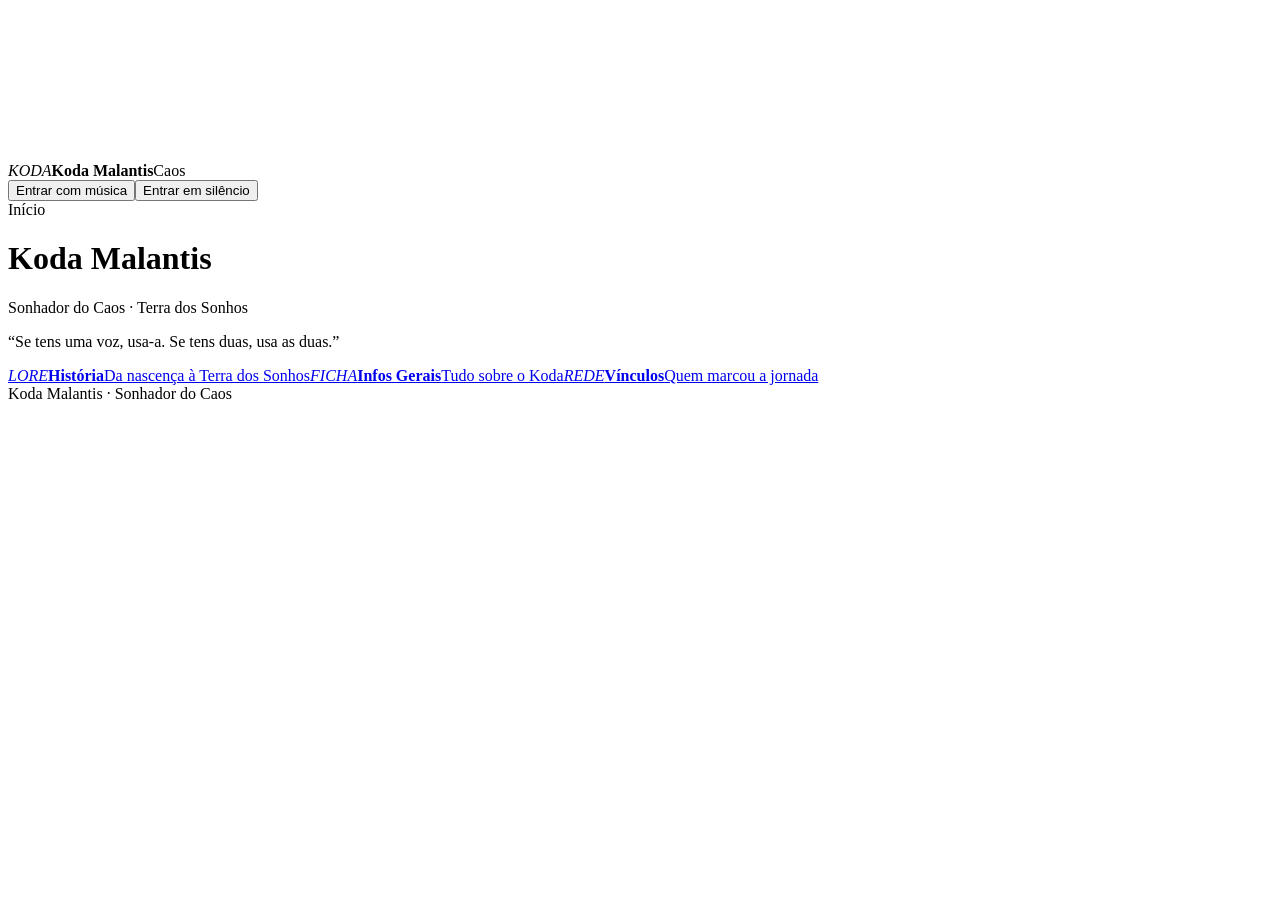
==== index.html @ b90ae8a0 "Add files via upload" ====
<!doctype html><html lang="pt"><head><title>Koda · Lore</title><meta charset="utf-8"><meta name="viewport" content="width=device-width,initial-scale=1"><link rel="preconnect" href="https://fonts.googleapis.com"><link href="https://fonts.googleapis.com/css2?family=Bodoni+Moda:ital,wght@0,400;0,600;1,400;1,500&family=Cormorant+Garamond:ital,wght@0,400;0,500;0,600;0,700;1,400;1,600&family=Jost:wght@400;500&display=swap" rel="stylesheet"><link rel="icon" type="image/svg+xml" href="assets/images/sigilo.svg"><link rel="stylesheet" href="css/style.css"><noscript><style>#gate{display:none}</style></noscript></head><body class="home">
<canvas id="stars"></canvas>
<div id="gate"><a class="card" data-enter="silent" role="button" tabindex="0" onkeydown="if(event.key==='Enter')this.click()" aria-label="Entrar na zona do Koda"><i>KODA</i><b>Koda Malantis</b><span>Caos</span></a><div class="row"><button data-enter="music">Entrar com música</button><button class="ghost" data-enter="silent">Entrar em silêncio</button></div></div>
<nav class="top"><span>Início</span><div class="tools"></div></nav>
<main>
<header class="hero"><h1>Koda Malantis</h1><p>Sonhador do Caos · Terra dos Sonhos</p></header>
<p class="quote">“Se tens uma voz, usa-a. Se tens duas, usa as duas.”</p>
<div class="grid"><a class="card" href="historia.html" style="--h:-60deg"><i>LORE</i><b>História</b><span>Da nascença à Terra dos Sonhos</span></a><a class="card" href="infos.html" style="--h:30deg"><i>FICHA</i><b>Infos Gerais</b><span>Tudo sobre o Koda</span></a><a class="card" href="vinculos.html" style="--h:140deg"><i>REDE</i><b>Vínculos</b><span>Quem marcou a jornada</span></a></div>
</main><footer class="foot">Koda Malantis · Sonhador do Caos</footer>
<script src="js/player.js"></script><script src="js/stars.js"></script><script src="js/main.js"></script></body></html>
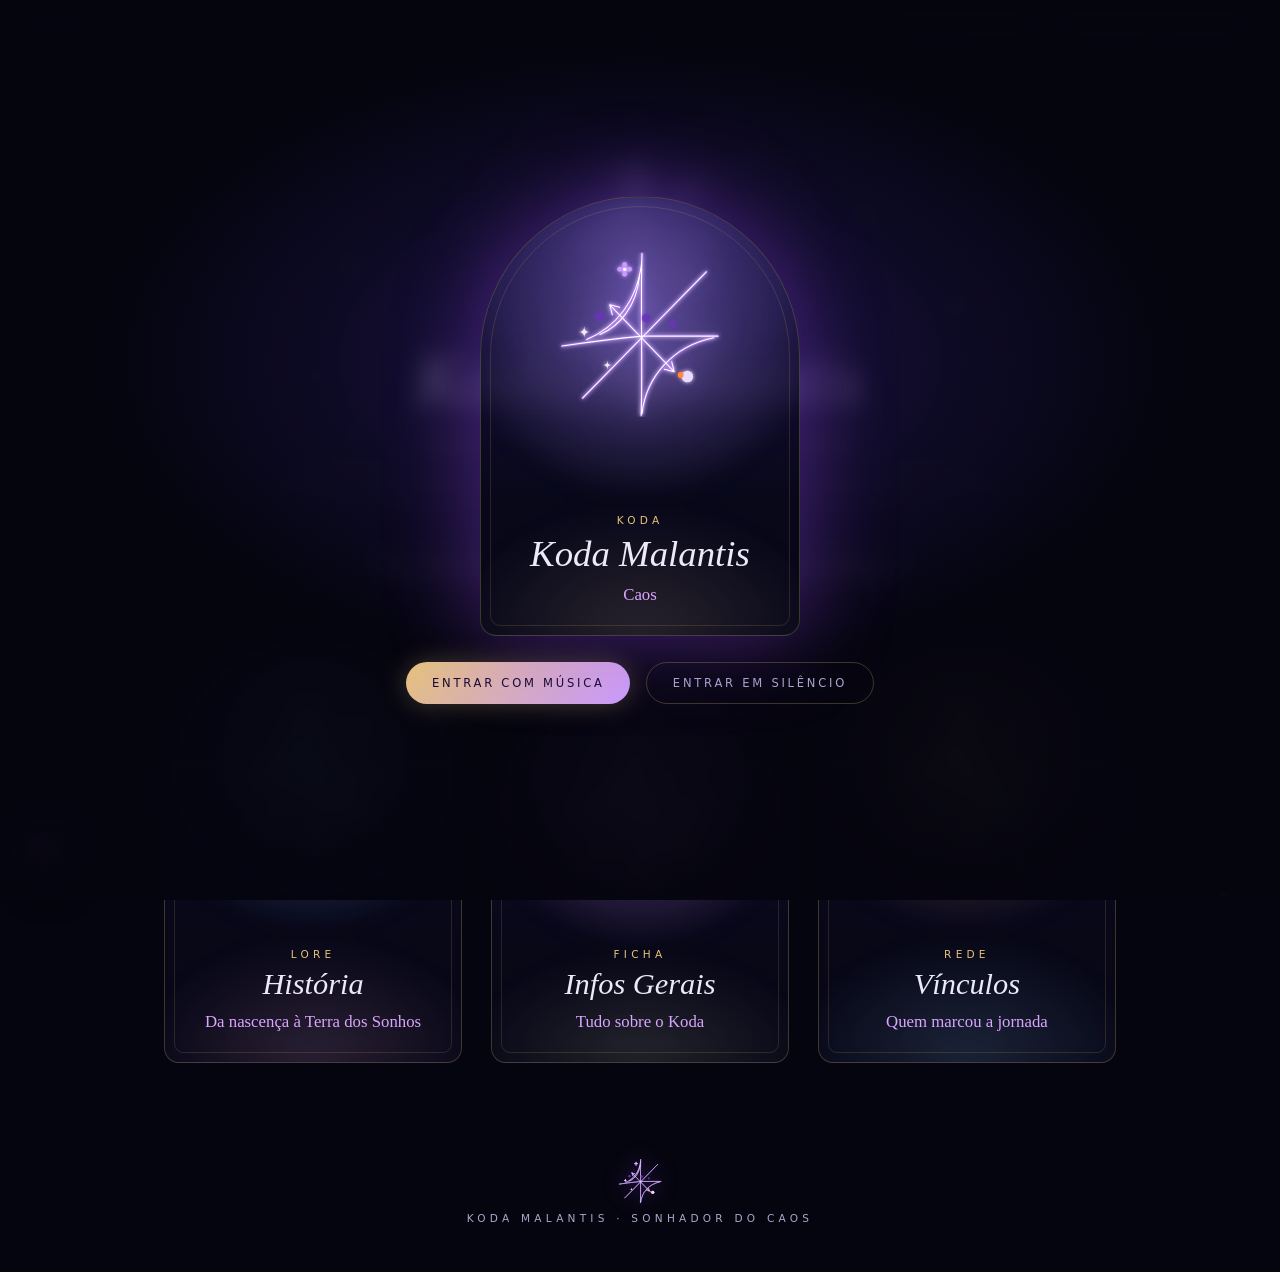
==== commit 6391ea8f: "Auto-generate expandable playlist from music assets for unlimited track support (6aea6192a6a5c1f2175" ====
--- a/index.html
+++ b/index.html
@@ -7,4 +7,4 @@
 <p class="quote">“Se tens uma voz, usa-a. Se tens duas, usa as duas.”</p>
 <div class="grid"><a class="card" href="historia.html" style="--h:-60deg"><i>LORE</i><b>História</b><span>Da nascença à Terra dos Sonhos</span></a><a class="card" href="infos.html" style="--h:30deg"><i>FICHA</i><b>Infos Gerais</b><span>Tudo sobre o Koda</span></a><a class="card" href="vinculos.html" style="--h:140deg"><i>REDE</i><b>Vínculos</b><span>Quem marcou a jornada</span></a></div>
 </main><footer class="foot">Koda Malantis · Sonhador do Caos</footer>
-<script src="js/player.js"></script><script src="js/stars.js"></script><script src="js/main.js"></script></body></html>+<script src="js/tracks.js"></script><script src="js/player.js"></script><script src="js/stars.js"></script><script src="js/main.js"></script></body></html>
--- a/css/style.css
+++ b/css/style.css
@@ -0,0 +1,128 @@
+:root{--bg:#05050f;--glass:#0b0d28b8;--hair:#e6c27a40;--gold:#e6c27a;--vio:#a98bff;--orq:#d9a6ff;--grn:#6fe8b6;--text:#ece9fa;--muted:#a9a8cc;--sig:url(../assets/images/sigilo.svg);--hd:"Bodoni Moda",Georgia,serif;--lb:Jost,system-ui,sans-serif}
+*{box-sizing:border-box;margin:0}html{scroll-behavior:smooth}
+body{color:var(--text);font:1.2rem/1.75 "Cormorant Garamond",Georgia,serif;min-height:100vh;background:var(--bg)}
+body::before{content:"";position:fixed;inset:-25%;z-index:-2;filter:blur(24px);background:radial-gradient(40% 30% at 18% 20%,#5b3cc470,#0000),radial-gradient(34% 28% at 86% 28%,#1c6f86555,#0000),radial-gradient(40% 34% at 62% 100%,#9a3fae50,#0000),radial-gradient(26% 22% at 8% 88%,#2fa56a38,#0000);animation:aur 26s ease-in-out infinite alternate}
+@keyframes aur{to{transform:translate(4%,3%) rotate(6deg) scale(1.08)}}
+#stars{position:fixed;inset:0;z-index:-1}a{color:inherit}:focus-visible{outline:1px solid var(--gold);outline-offset:4px}
+h1,h2,h3{font-family:var(--hd);font-weight:400;line-height:1.15}h2{margin:2.2rem 0 .8rem;font-style:italic;font-size:1.9rem;color:#f6efff}h3{font-style:italic;font-size:1.7rem;margin-bottom:.7rem}
+main{max-width:1000px;margin:0 auto;padding:1rem 1.5rem 4rem;animation:in 1s both}@keyframes in{from{opacity:0;transform:translateY(14px)}}
+.top{position:sticky;top:0;z-index:50;display:flex;justify-content:space-between;align-items:center;gap:.8rem;padding:.8rem 1.8rem;font:500 .7rem var(--lb);letter-spacing:.24em;text-transform:uppercase;color:var(--muted);flex-wrap:wrap;background:linear-gradient(#05050fe6,#05050f00);backdrop-filter:blur(10px);-webkit-mask:linear-gradient(#000 78%,#0000)}
+.top a{text-decoration:none}.top a:hover{color:var(--gold)}
+.tools{position:relative;display:flex;gap:.5rem;flex-wrap:wrap;margin-left:auto}
+.pill,.tools button{display:inline-flex;align-items:center;gap:.4rem;background:none;border:0;border-bottom:1px solid transparent;color:var(--muted);padding:.3rem .2rem;font:500 .74rem var(--lb);letter-spacing:.2em;text-transform:uppercase;cursor:pointer;transition:.3s}
+.pill:hover,.tools button:hover{color:var(--gold)}
+.pill.on{color:var(--gold);border-bottom-color:var(--gold);text-shadow:0 0 16px #e6c27a99}
+.tools button{border:1px solid var(--hair);border-radius:99px;padding:.3rem .8rem}.tools button[aria-pressed=true]{color:var(--gold);background:#e6c27a14}.tools button[aria-pressed=false]{opacity:.5}.tools svg{width:1.1em;height:1.1em}
+@media(hover:none){.tools [data-k]{display:none}}
+.hero{position:relative;text-align:center;padding:12rem 0 1rem}.hero::before{content:"";position:absolute;left:50%;top:0;width:260px;height:260px;margin-left:-130px;background:var(--sig) center/46% no-repeat,radial-gradient(circle,#a98bff30,#0000 40%),radial-gradient(circle closest-side,#0000 0 79%,var(--hair) 79.4% 80%,#0000 80.4%),radial-gradient(circle closest-side,#0000 0 91%,#a98bff30 91.4% 92%,#0000 92.4%),radial-gradient(circle closest-side,#0000 0 98%,#e6c27a22 98.4% 99%,#0000 99.4%);filter:drop-shadow(0 0 24px #a24bffaa);animation:fl 9s ease-in-out infinite}
+.home .hero::before{width:340px;height:340px;margin-left:-170px}.home .hero{padding-top:17rem}
+@keyframes fl{50%{transform:translateY(-10px) rotate(5deg)}}
+h1{font-style:italic;font-size:clamp(2.6rem,7vw,4.6rem);letter-spacing:.01em;background:linear-gradient(100deg,#fff 10%,var(--orq) 40%,var(--gold) 60%,#fff 90%);background-size:250%;-webkit-background-clip:text;background-clip:text;color:transparent;animation:sh 10s linear infinite}@keyframes sh{to{background-position:250%}}
+.hero p{margin-top:.8rem;color:var(--gold);font:500 .74rem var(--lb);letter-spacing:.42em;text-transform:uppercase}
+.hero::after{content:"◆";display:block;margin-top:1.8rem;color:var(--gold);font-size:.7rem;line-height:1;background:linear-gradient(90deg,#0000,var(--gold) 30%,#0000 47%,#0000 53%,var(--gold) 70%,#0000) center/100% 1px no-repeat;text-shadow:0 0 12px var(--gold)}
+.quote{text-align:center;font:italic 400 1.6rem/1.5 var(--hd);color:#e7defa;margin:2.6rem auto 3.4rem;max-width:600px}
+.grid{display:grid;grid-template-columns:repeat(auto-fit,minmax(250px,1fr));gap:1.8rem}
+.card{position:relative;min-height:380px;padding:1.6rem 1.4rem;border-radius:220px 220px 22px 22px;border:1px solid var(--hair);text-decoration:none;overflow:hidden;isolation:isolate;display:flex;flex-direction:column;justify-content:flex-end;align-items:center;text-align:center;background:linear-gradient(#2a1d6a66,#080818f2 70%);transition:transform .5s,box-shadow .5s,border-color .5s}
+.card::before{content:"";position:absolute;inset:0;z-index:-1;background:var(--sig) 50% 20%/52% no-repeat,radial-gradient(circle at 50% 26%,#a98bff55,#0000 52%),radial-gradient(60% 30% at 50% 100%,#e6c27a1c,#0000);filter:hue-rotate(var(--h,0deg)) drop-shadow(0 0 14px #a98bff88);transition:transform .8s}
+.card::after{content:"";position:absolute;inset:9px;z-index:-1;border-radius:212px 212px 14px 14px;border:1px solid #e6c27a26;pointer-events:none;transition:.5s}
+.card:hover{transform:translateY(-8px);border-color:var(--gold);box-shadow:0 20px 60px #8a5bff44,0 0 0 1px #e6c27a33}.card:hover::before{transform:scale(1.08) rotate(4deg)}.card:hover::after{border-color:#e6c27a77}
+@media(min-width:760px){.grid .card:nth-child(2){margin-top:2.6rem}}
+.card i{font:normal 500 .66rem var(--lb);letter-spacing:.4em;color:var(--gold)}.card b{font:italic 400 1.9rem/1.15 var(--hd);margin:.45rem 0 .3rem}.card span{font-size:1.05rem;color:var(--orq)}
+details{background:var(--glass);border:1px solid #a98bff2e;border-radius:4px;margin:.7rem 0;backdrop-filter:blur(8px);transition:.4s;position:relative}details[open]{border-color:var(--hair);box-shadow:0 10px 40px #00000066,inset 2px 0 0 var(--gold)}
+summary{cursor:pointer;padding:.8rem 1.2rem;list-style:none;display:flex;align-items:center;gap:.9rem;font:italic 400 1.2rem var(--hd)}summary::-webkit-details-marker{display:none}
+summary::before{content:"";width:9px;height:9px;flex:none;background:var(--gold);transform:rotate(45deg);box-shadow:0 0 10px var(--gold);transition:.4s}details[open]>summary::before{background:none;border:1px solid var(--gold);width:13px;height:13px;transform:rotate(225deg)}
+details>div{padding:.2rem 1.5rem 1.4rem 2.6rem;color:#d9d6ef;max-width:72ch}details>div p+p{margin-top:.9rem}details>div>p:first-child::first-letter{font:italic 400 3.4em/.8 var(--hd);float:left;padding:.06em .1em 0 0;color:var(--gold);text-shadow:0 0 18px #e6c27a88}
+.panel{position:relative;background:linear-gradient(#0c1030d9,#080a22d9);border:1px solid #a98bff30;border-radius:4px;padding:1.8rem;margin:1.6rem 0;box-shadow:0 0 60px #5b3cc422,inset 0 0 80px #0000004d}
+.panel::before,.panel::after{content:"";position:absolute;width:22px;height:22px;border:1px solid var(--gold);opacity:.8}.panel::before{left:-1px;top:-1px;border-right:0;border-bottom:0}.panel::after{right:-1px;bottom:-1px;border-left:0;border-top:0}
+.row{display:flex;gap:1.6rem;flex-wrap:wrap;margin:1.6rem 0 .4rem;justify-content:center}
+.tags{display:flex;flex-wrap:wrap;gap:.6rem}.tags span{padding:.1rem 1rem;border:1px solid var(--hair);border-radius:99px;background:#a98bff12;font-size:1.05rem}.tags span:nth-child(3n){border-color:#6fe8b655}
+.tabpane[hidden]{display:none}.tabpane{animation:in .6s both}
+.quote2{border-left:1px solid var(--gold);padding-left:1.2rem;font:italic 400 1.4rem/1.5 var(--hd);margin-top:1.2rem;color:#f3ecff}
+#graph{position:relative;aspect-ratio:520/420;max-width:600px;margin:1rem auto}#graph svg{position:absolute;inset:0;width:100%;height:100%}#graph line{animation:dash 2.4s linear infinite;opacity:.7}@keyframes dash{to{stroke-dashoffset:-16}}
+.node{position:absolute;transform:translate(-50%,-50%);text-align:center;font:600 .85rem "Cormorant Garamond",serif;letter-spacing:.04em;cursor:pointer;background:none;border:0;color:var(--text);transition:opacity .3s}
+.node i{display:block;width:46px;height:46px;margin:0 auto 3px;border-radius:50%;border:1px solid var(--c);box-shadow:0 0 18px var(--c),inset 0 0 12px #0008;background:#080a22;font:italic normal 1.05rem/44px var(--hd);transition:transform .3s}.node:hover i{transform:scale(1.18)}
+.node.off{opacity:.15}.node.core i{width:82px;height:82px;background:var(--sig) center/88% no-repeat,#080a22;border-color:#fff;box-shadow:0 0 34px #a24bff}
+.foot{text-align:center;color:var(--muted);font:500 .66rem var(--lb);letter-spacing:.4em;text-transform:uppercase;padding:2rem 0 3rem}.foot::before{content:"";display:block;height:44px;margin-bottom:.6rem;background:var(--sig) center/44px no-repeat;filter:drop-shadow(0 0 10px #a24bff88)}
+#mlight{position:fixed;left:0;top:0;width:560px;height:560px;margin:-280px 0 0 -280px;pointer-events:none;z-index:1;background:radial-gradient(closest-side,#a98bff2e,#6fe8b60d 60%,#0000);mix-blend-mode:screen;opacity:0;transition:opacity .4s}
+#fx{position:fixed;inset:0;z-index:300;pointer-events:none}
+#gate{position:fixed;inset:0;z-index:200;display:grid;place-items:center;align-content:center;gap:1.6rem;background:radial-gradient(60% 50% at 50% 40%,#2a1d6a99,#05050ff5 70%);backdrop-filter:blur(12px);transition:opacity .8s}#gate.out{opacity:0;pointer-events:none}
+#gate .card{width:min(320px,82vw);height:min(440px,62vh);cursor:pointer;box-shadow:0 0 90px #a24bff66;--h:0deg}#gate .card b{font-size:2.3rem}
+#gate .row{margin:0;gap:1rem}#gate button{font:500 .72rem var(--lb);letter-spacing:.24em;text-transform:uppercase;background:linear-gradient(135deg,#e6c27a,#c99bff);border:0;color:#16092e;border-radius:99px;padding:.8rem 1.6rem;cursor:pointer;box-shadow:0 0 26px #e6c27a44}#gate button.ghost{background:none;color:var(--muted);border:1px solid var(--hair);box-shadow:none}
+.ck-lead{color:var(--muted);font-style:italic;max-width:56ch}
+.duo{display:grid;grid-template-columns:1fr 1fr;margin:1.8rem 0;border:1px solid #a98bff30;overflow:hidden}
+.side{padding:1.5rem}.side small{font:500 .66rem var(--lb);letter-spacing:.4em;color:var(--muted)}.side h4{font:italic 400 2.1rem var(--hd);margin:.1rem 0}.side em{color:var(--gold)}.side p{margin:.7rem 0;color:#d9d6ef}
+.side ul{list-style:none;padding:0;font-size:1.02rem}.side li{padding:.3rem 0;border-top:1px solid #ffffff1a}
+.side.caos{background:radial-gradient(90% 80% at 0 0,#7a3cd888,#0000),#0a0b26;clip-path:polygon(0 0,100% 0,92% 100%,0 100%)}
+.side.kodama{background:radial-gradient(90% 80% at 100% 100%,color-mix(in oklch,var(--tint,#2fa56a) 46%,transparent),#0000),#07151c;margin-left:-4%;padding-left:calc(1.5rem + 4%);clip-path:polygon(8% 0,100% 0,100% 100%,0 100%)}
+.side.caos h4{color:#d9c4ff}.side.kodama h4{color:color-mix(in oklch,var(--tint,#a6f3cc) 55%,#fff)}
+.echo{list-style:none;padding:0;display:flex;justify-content:center}
+.echo li{flex:1;text-align:center;position:relative;padding-top:2.2rem;max-width:210px}
+.echo li::before{content:"";position:absolute;top:.5rem;left:50%;width:10px;height:10px;margin-left:-5px;transform:rotate(45deg);background:var(--gold);box-shadow:0 0 14px var(--gold);z-index:1}
+.echo li::after{content:"";position:absolute;top:calc(.5rem + 5px);left:50%;width:100%;height:1px;background:linear-gradient(90deg,var(--gold),#0000);opacity:.6}.echo li:last-child::after{display:none}
+.echo b{display:block;font:italic 400 1.05rem var(--hd)}.echo span{font-size:.98rem;color:var(--muted)}
+@media(max-width:640px){.duo{grid-template-columns:1fr}.side.caos,.side.kodama{clip-path:none;margin:0;padding:1.5rem}.echo{flex-direction:column;align-items:center}.echo li::after{display:none}.hero{padding-top:11rem}}
+@media(prefers-reduced-motion:reduce){*,*::before{animation:none!important;transition:none!important;scroll-behavior:auto!important}}
+
+/* ============ Leitor de música: botão flutuante ============ */
+#music{position:fixed;left:max(1.2rem,env(safe-area-inset-left));bottom:max(1.2rem,env(safe-area-inset-bottom));z-index:120;display:flex;flex-direction:column;align-items:flex-start;gap:.9rem}
+#mbtn{position:relative;display:grid;place-items:center;width:58px;height:58px;padding:0;border-radius:50%;border:1px solid var(--gold);background:radial-gradient(circle at 30% 25%,#3d2c86,#0b0d28 72%);color:var(--gold);cursor:pointer;box-shadow:0 10px 30px #000b,0 0 26px #a24bff44;transition:transform .35s,box-shadow .35s}
+#mbtn:hover{transform:translateY(-3px) scale(1.05);box-shadow:0 14px 36px #000b,0 0 34px #a98bff77}#mbtn:active{transform:scale(.96)}
+#mbtn svg{width:24px;height:24px}
+#mbtn .ring{position:absolute;inset:-7px;border-radius:50%;border:1px dashed #e6c27a55;pointer-events:none;transition:.4s}
+#music.playing #mbtn .ring{border-color:#e6c27acc;animation:spin 9s linear infinite}
+#music.playing #mbtn{animation:beat 2.6s ease-in-out infinite}@keyframes beat{50%{box-shadow:0 10px 30px #000b,0 0 40px #e6c27a88}}
+.eq{display:none;align-items:flex-end;gap:3px;height:20px}.eq s{display:block;width:3px;height:100%;background:currentColor;border-radius:2px;transform-origin:bottom;animation:eq 1s ease-in-out infinite}.eq s:nth-child(2){animation-delay:-.4s}.eq s:nth-child(3){animation-delay:-.75s}@keyframes eq{0%,100%{transform:scaleY(.28)}50%{transform:scaleY(1)}}
+#music.playing #mbtn svg{display:none}#music.playing #mbtn .eq{display:flex}
+
+#mp{position:relative;width:min(350px,calc(100vw - 2.4rem));max-height:calc(100vh - 7.5rem);max-height:calc(100dvh - 7.5rem);overflow:auto;overscroll-behavior:contain;padding:1.5rem 1.3rem 1rem;border:1px solid var(--hair);border-radius:22px;text-align:center;color:var(--text);font:1rem "Cormorant Garamond",serif;letter-spacing:0;text-transform:none;background:radial-gradient(120% 60% at 50% 0,#3a2a8a55,#0000 70%),#080a24f5;backdrop-filter:blur(16px);box-shadow:0 30px 80px #000c,0 0 0 1px #ffffff08 inset;transform-origin:100% 100%;animation:pop .35s cubic-bezier(.2,.9,.3,1.2) both}
+#mp[hidden]{display:none}@keyframes pop{from{opacity:0;transform:translateY(12px) scale(.92)}}
+#mp .x{position:absolute;right:.7rem;top:.7rem;width:30px;height:30px;display:grid;place-items:center;padding:0;border-radius:50%;border:0;background:#ffffff0d;color:var(--muted);cursor:pointer;transition:.25s}#mp .x:hover{background:#ffffff1f;color:var(--text)}#mp .x svg{width:14px;height:14px}
+.disc{width:150px;height:150px;margin:0 auto 1rem;border-radius:50%;background:radial-gradient(circle,#05050f 0 6%,#222 7% 9%,#0000 10%),var(--sig) center/64% no-repeat,conic-gradient(from 0deg,hsl(var(--h) 70% 30%),hsl(calc(var(--h) + 60) 70% 14%),hsl(var(--h) 70% 30%));background-size:auto,64%,auto;box-shadow:0 0 0 1px var(--gold),0 0 0 7px #070a1f,0 0 40px #a24bff66;animation:spin 8s linear infinite paused}.pl .disc{animation-play-state:running}@keyframes spin{to{transform:rotate(360deg)}}
+#mp h4{font:italic 400 1.3rem var(--hd)}#mp small{color:var(--muted);font-size:.95rem}
+.bar{display:flex;align-items:center;gap:.6rem;margin:.9rem 0 .6rem;font:.72rem var(--lb);color:var(--muted);font-variant-numeric:tabular-nums}.bar input{flex:1}
+#mp input[type=range]{-webkit-appearance:none;appearance:none;height:4px;border-radius:4px;background:linear-gradient(90deg,var(--gold) var(--p,0%),#ffffff26 0);cursor:pointer;touch-action:none}
+#mp input::-webkit-slider-thumb{-webkit-appearance:none;width:14px;height:14px;border-radius:50%;background:var(--gold);border:0;box-shadow:0 0 12px var(--gold);transition:transform .2s}#mp input::-webkit-slider-thumb:hover{transform:scale(1.3)}#mp input::-moz-range-thumb{width:14px;height:14px;border-radius:50%;background:var(--gold);border:0}
+.ctl{display:flex;justify-content:center;align-items:center;gap:.8rem;margin:.5rem 0 1rem}.ctl button{display:grid;place-items:center;width:40px;height:40px;border-radius:50%;border:1px solid #ffffff2e;background:none;color:var(--text);cursor:pointer;padding:0;position:relative;transition:.25s}.ctl button:hover{border-color:var(--gold);color:var(--gold)}
+.ctl button.big{width:60px;height:60px;border-color:var(--gold);color:var(--gold);box-shadow:0 0 22px #e6c27a33;background:#e6c27a14}.ctl button.big:hover{background:#e6c27a2b;box-shadow:0 0 30px #e6c27a66}.ctl button svg{width:48%;height:48%}.ctl button.act{color:var(--gold);border-color:var(--gold)}.ctl button:not(.act):is(#sh,#rp){opacity:.55}
+#rp[data-m=one]::after{content:"1";position:absolute;font:700 .6rem sans-serif;bottom:5px;right:7px}
+.vol{display:flex;align-items:center;gap:.7rem;color:var(--muted)}.vol button{display:grid;place-items:center;background:none;border:0;color:inherit;width:24px;height:24px;padding:0;cursor:pointer}.vol button:hover{color:var(--gold)}.vol svg{width:18px;height:18px}.vol input{flex:1}
+.list{margin-top:1rem;max-height:190px;overflow:auto;text-align:left;border-top:1px solid #ffffff1a;padding-top:.5rem}
+.list button{all:unset;box-sizing:border-box;display:flex;gap:.7rem;align-items:center;width:100%;padding:.45rem .5rem;border-radius:10px;cursor:pointer;transition:background .2s}.list button:hover{background:#ffffff0d}.list button:focus-visible{outline:1px solid var(--gold)}.list button.cur{background:#e6c27a14;color:var(--gold)}
+.list .th{width:38px;height:38px;border-radius:50%;flex:none;background:var(--sig) center/80% no-repeat,hsl(var(--h) 60% 22%)}.list b{display:block;font-size:.98rem}.list small{font-size:.8rem;display:block}.list .cur .th{box-shadow:0 0 0 1px var(--gold)}
+.list .eq{margin-left:auto;height:14px;color:var(--gold)}#music.playing .list .cur .eq{display:flex}
+
+/* Botões da barra: só ícone em ecrãs pequenos */
+.tools button{transition:.3s}.tools button:hover{border-color:var(--gold);transform:translateY(-1px)}
+@media(max-width:640px){.tools button span{display:none}.tools button{padding:.45rem}.tools svg{width:1.3em;height:1.3em}}
+
+/* ============ Humor do Koda: de folhas murchas a flores de jacarandá ============ */
+@property --m{syntax:"<number>";inherits:true;initial-value:.7}
+@property --g{syntax:"<number>";inherits:true;initial-value:1}
+@property --v{syntax:"<number>";inherits:true;initial-value:.5}
+.ck{--dead:#7a6a52;--moss:#34d27a;--jac:#b184ff;--bloom:#d9b8ff;
+ --tint:color-mix(in oklch,color-mix(in oklch,var(--dead),var(--moss) calc(var(--g)*100%)),var(--jac) calc(var(--v)*100%));
+ transition:--m .35s,--g .35s,--v .35s;box-shadow:0 0 80px color-mix(in oklch,var(--tint) calc(8% + 16%*var(--m)),transparent),inset 0 0 80px #0000004d}
+.mood{position:relative;margin:.6rem auto 1.2rem;padding:3.2rem 0 .4rem;text-align:center}
+.mood .orb{position:relative;width:200px;height:200px;margin:0 auto}
+.mood .aura{position:absolute;inset:-70px;border-radius:50%;pointer-events:none;background:radial-gradient(closest-side,color-mix(in oklch,var(--tint) calc(20% + 40%*var(--m)),transparent),#0000);animation:breathe 5s ease-in-out infinite}
+@keyframes breathe{50%{transform:scale(1.12);opacity:.75}}
+.mood .head{position:absolute;inset:5px;border-radius:50%;border:1px solid color-mix(in oklch,var(--tint) 75%,#fff);background:var(--sig) center/62% no-repeat,radial-gradient(circle at 50% 38%,color-mix(in oklch,var(--tint) 22%,#2a1d6a),#080a22 72%);box-shadow:0 0 calc(20px + 54px*var(--m)) color-mix(in oklch,var(--tint) 65%,transparent),inset 0 0 40px color-mix(in oklch,var(--tint) 24%,transparent)}
+.mood .head::after{content:"";position:absolute;inset:-22px;border-radius:50%;border:1px dashed color-mix(in oklch,var(--tint) 55%,transparent);animation:spin 40s linear infinite;pointer-events:none}
+.leaves,.petals{position:absolute;inset:0;pointer-events:none}.petals{overflow:visible}
+/* folha -> flor: a mesma peça muda de forma e de cor */
+.lf{position:absolute;left:50%;top:50%;--w:calc(26px - 9px*var(--v));--h:calc(26px + 2px*var(--v));width:var(--w);height:var(--h);margin:calc(var(--h)/-2) 0 0 calc(var(--w)/-2);
+ border-radius:calc(50%*var(--v)) calc(100% - 50%*var(--v)) calc(50%*var(--v)) calc(100% - 50%*var(--v));
+ background:color-mix(in oklch,color-mix(in oklch,var(--dead),var(--moss) calc(var(--g)*100%)),var(--jac) calc(var(--v)*100%));
+ transform:rotate(var(--a)) translateY(-112px) rotate(calc((1 - var(--m))*80deg + var(--v)*-45deg)) scale(calc(.45 + .65*var(--m)));
+ box-shadow:0 0 calc(var(--m)*16px) color-mix(in oklch,var(--tint) 80%,transparent);transition:transform .35s}
+.fl{position:absolute;left:50%;top:50%;width:11px;height:15px;margin:-7px 0 0 -5px;border-radius:55% 55% 45% 45%/70% 70% 30% 30%;background:radial-gradient(circle at 50% 70%,#fff8,#0000 60%),var(--bloom);opacity:calc(var(--v)*1.3 - .2);transform:rotate(var(--a)) translateY(-84px) scale(calc(.3 + .9*var(--v)));box-shadow:0 0 10px var(--jac);transition:transform .35s}
+.pt{position:absolute;left:calc(50% + var(--x));top:-10px;width:8px;height:11px;border-radius:55% 55% 45% 45%/70% 70% 30% 30%;background:linear-gradient(var(--bloom),var(--jac));box-shadow:0 0 8px #b184ffaa;opacity:0;animation:fall var(--d) linear forwards}
+@keyframes fall{10%{opacity:.95}to{transform:translate(var(--s),250px) rotate(var(--r));opacity:0}}
+.dial{display:flex;align-items:center;gap:1rem;max-width:420px;margin:2.4rem auto .8rem;font:500 .66rem var(--lb);letter-spacing:.24em;text-transform:uppercase;color:var(--muted)}
+.dial span:last-child{color:color-mix(in oklch,var(--jac) 80%,#fff)}
+.dial input{flex:1;-webkit-appearance:none;appearance:none;height:5px;border-radius:5px;cursor:pointer;background:linear-gradient(90deg,var(--dead),var(--moss) 42%,var(--jac));box-shadow:0 0 18px color-mix(in oklch,var(--tint) 50%,transparent);touch-action:none}
+.dial input::-webkit-slider-thumb{-webkit-appearance:none;width:22px;height:22px;border-radius:50%;background:#fff;border:3px solid var(--tint);box-shadow:0 0 18px var(--tint);transition:transform .2s}.dial input:hover::-webkit-slider-thumb{transform:scale(1.15)}
+.dial input::-moz-range-thumb{width:16px;height:16px;border-radius:50%;background:#fff;border:3px solid var(--tint);box-shadow:0 0 18px var(--tint)}
+.mood-n{display:block;font:500 .64rem var(--lb);letter-spacing:.42em;text-transform:uppercase;color:color-mix(in oklch,var(--tint) 70%,#fff)}
+.mood-t{font-style:italic;font-size:1.3rem;min-height:3.2em;margin-top:.2rem}.mood-t.sw{animation:in .45s both}
+@media(max-width:640px){.mood .orb{transform:scale(.88)}.dial{gap:.6rem;letter-spacing:.16em}}
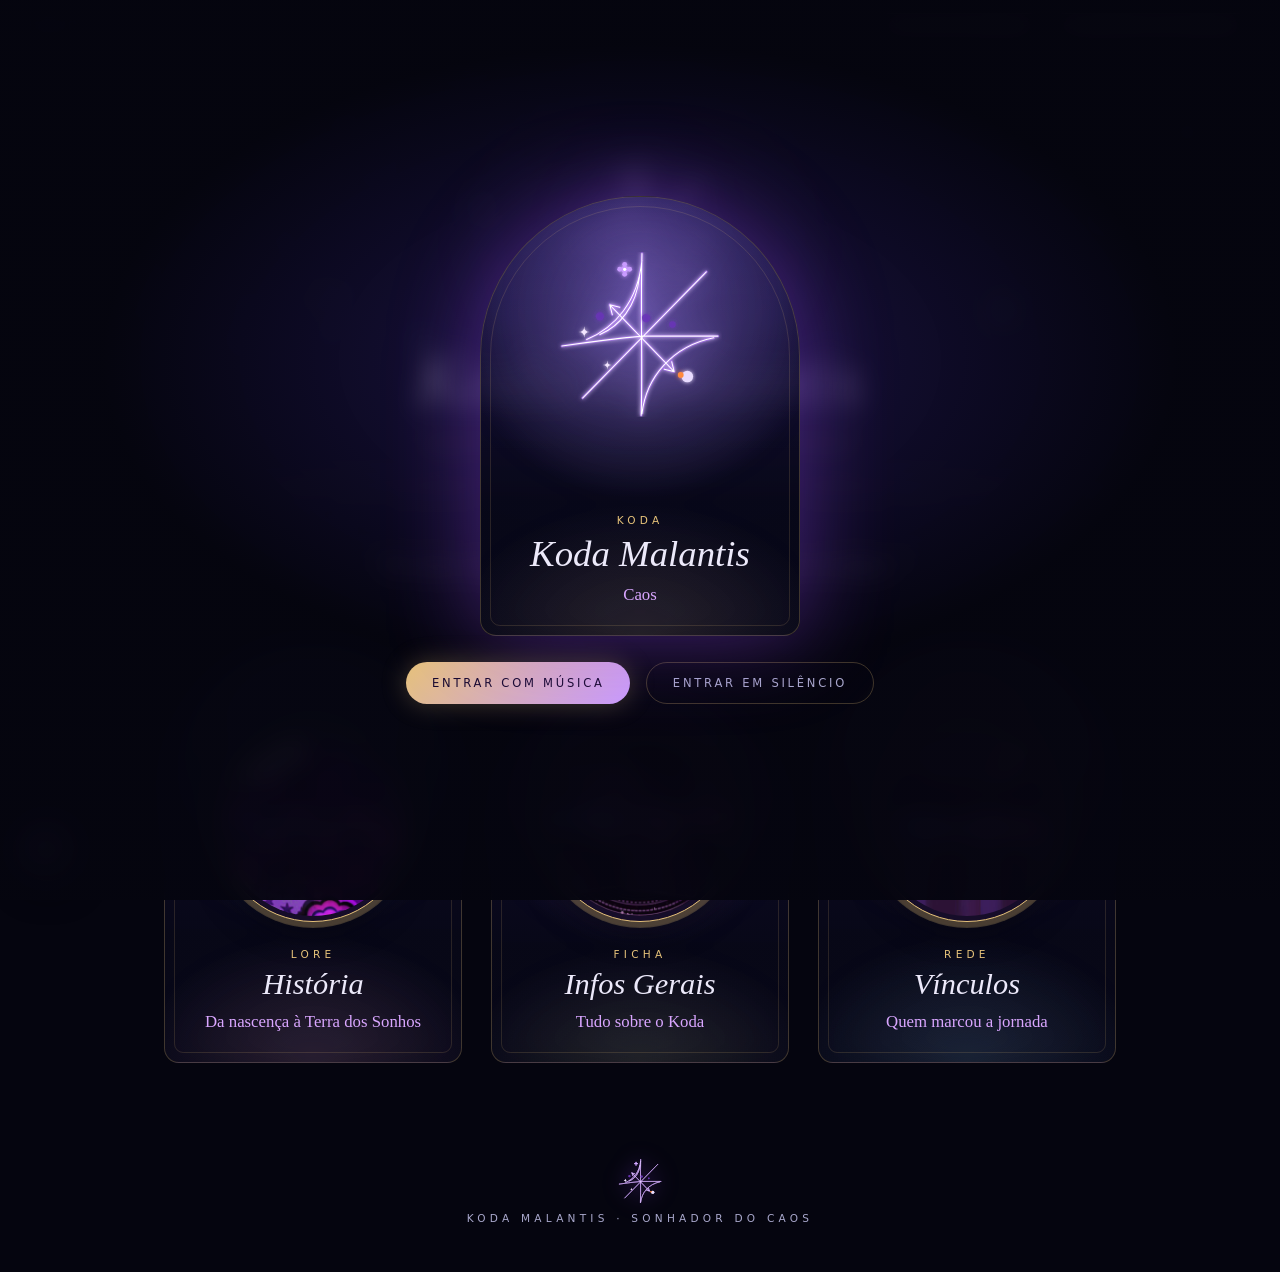
==== commit a8d9bebf: "Add category symbols, circular styling, and update music tracks (6aea63108ffad04cdecce835)" ====
--- a/index.html
+++ b/index.html
@@ -5,6 +5,6 @@
 <main>
 <header class="hero"><h1>Koda Malantis</h1><p>Sonhador do Caos · Terra dos Sonhos</p></header>
 <p class="quote">“Se tens uma voz, usa-a. Se tens duas, usa as duas.”</p>
-<div class="grid"><a class="card" href="historia.html" style="--h:-60deg"><i>LORE</i><b>História</b><span>Da nascença à Terra dos Sonhos</span></a><a class="card" href="infos.html" style="--h:30deg"><i>FICHA</i><b>Infos Gerais</b><span>Tudo sobre o Koda</span></a><a class="card" href="vinculos.html" style="--h:140deg"><i>REDE</i><b>Vínculos</b><span>Quem marcou a jornada</span></a></div>
+<div class="grid"><a class="card category-card" href="historia.html" style="--h:-60deg"><img class="category-symbol" src="assets/images/categoria-historia.png" alt="" width="714" height="378"><i>LORE</i><b>História</b><span>Da nascença à Terra dos Sonhos</span></a><a class="card category-card" href="infos.html" style="--h:30deg"><img class="category-symbol" src="assets/images/categoria-infos.png" alt="" width="714" height="370"><i>FICHA</i><b>Infos Gerais</b><span>Tudo sobre o Koda</span></a><a class="card category-card" href="vinculos.html" style="--h:140deg"><img class="category-symbol" src="assets/images/categoria-vinculos.png" alt="" width="719" height="372"><i>REDE</i><b>Vínculos</b><span>Quem marcou a jornada</span></a></div>
 </main><footer class="foot">Koda Malantis · Sonhador do Caos</footer>
-<script src="js/tracks.js"></script><script src="js/player.js"></script><script src="js/stars.js"></script><script src="js/main.js"></script></body></html>+<script src="js/tracks.js"></script><script src="js/player.js"></script><script src="js/stars.js"></script><script src="js/main.js"></script></body></html>
--- a/css/style.css
+++ b/css/style.css
@@ -28,6 +28,9 @@
 .card:hover{transform:translateY(-8px);border-color:var(--gold);box-shadow:0 20px 60px #8a5bff44,0 0 0 1px #e6c27a33}.card:hover::before{transform:scale(1.08) rotate(4deg)}.card:hover::after{border-color:#e6c27a77}
 @media(min-width:760px){.grid .card:nth-child(2){margin-top:2.6rem}}
 .card i{font:normal 500 .66rem var(--lb);letter-spacing:.4em;color:var(--gold)}.card b{font:italic 400 1.9rem/1.15 var(--hd);margin:.45rem 0 .3rem}.card span{font-size:1.05rem;color:var(--orq)}
+.category-card::before{background:radial-gradient(circle at 50% 26%,#a98bff33,#0000 52%),radial-gradient(60% 30% at 50% 100%,#e6c27a1c,#0000)}
+.category-symbol{display:block;width:min(190px,100%);height:auto;aspect-ratio:1;object-fit:cover;object-position:center;flex:none;margin:auto 0 1.6rem;border-radius:50%;border:1px solid var(--gold);padding:5px;background:#160d29;box-shadow:0 0 0 5px #e6c27a0d,0 0 0 6px var(--hair),0 12px 28px #05050f80;transition:transform .5s,border-color .5s}
+.category-card:is(:hover,:focus-visible) .category-symbol{transform:scale(1.04);border-color:#f6efff}
 details{background:var(--glass);border:1px solid #a98bff2e;border-radius:4px;margin:.7rem 0;backdrop-filter:blur(8px);transition:.4s;position:relative}details[open]{border-color:var(--hair);box-shadow:0 10px 40px #00000066,inset 2px 0 0 var(--gold)}
 summary{cursor:pointer;padding:.8rem 1.2rem;list-style:none;display:flex;align-items:center;gap:.9rem;font:italic 400 1.2rem var(--hd)}summary::-webkit-details-marker{display:none}
 summary::before{content:"";width:9px;height:9px;flex:none;background:var(--gold);transform:rotate(45deg);box-shadow:0 0 10px var(--gold);transition:.4s}details[open]>summary::before{background:none;border:1px solid var(--gold);width:13px;height:13px;transform:rotate(225deg)}
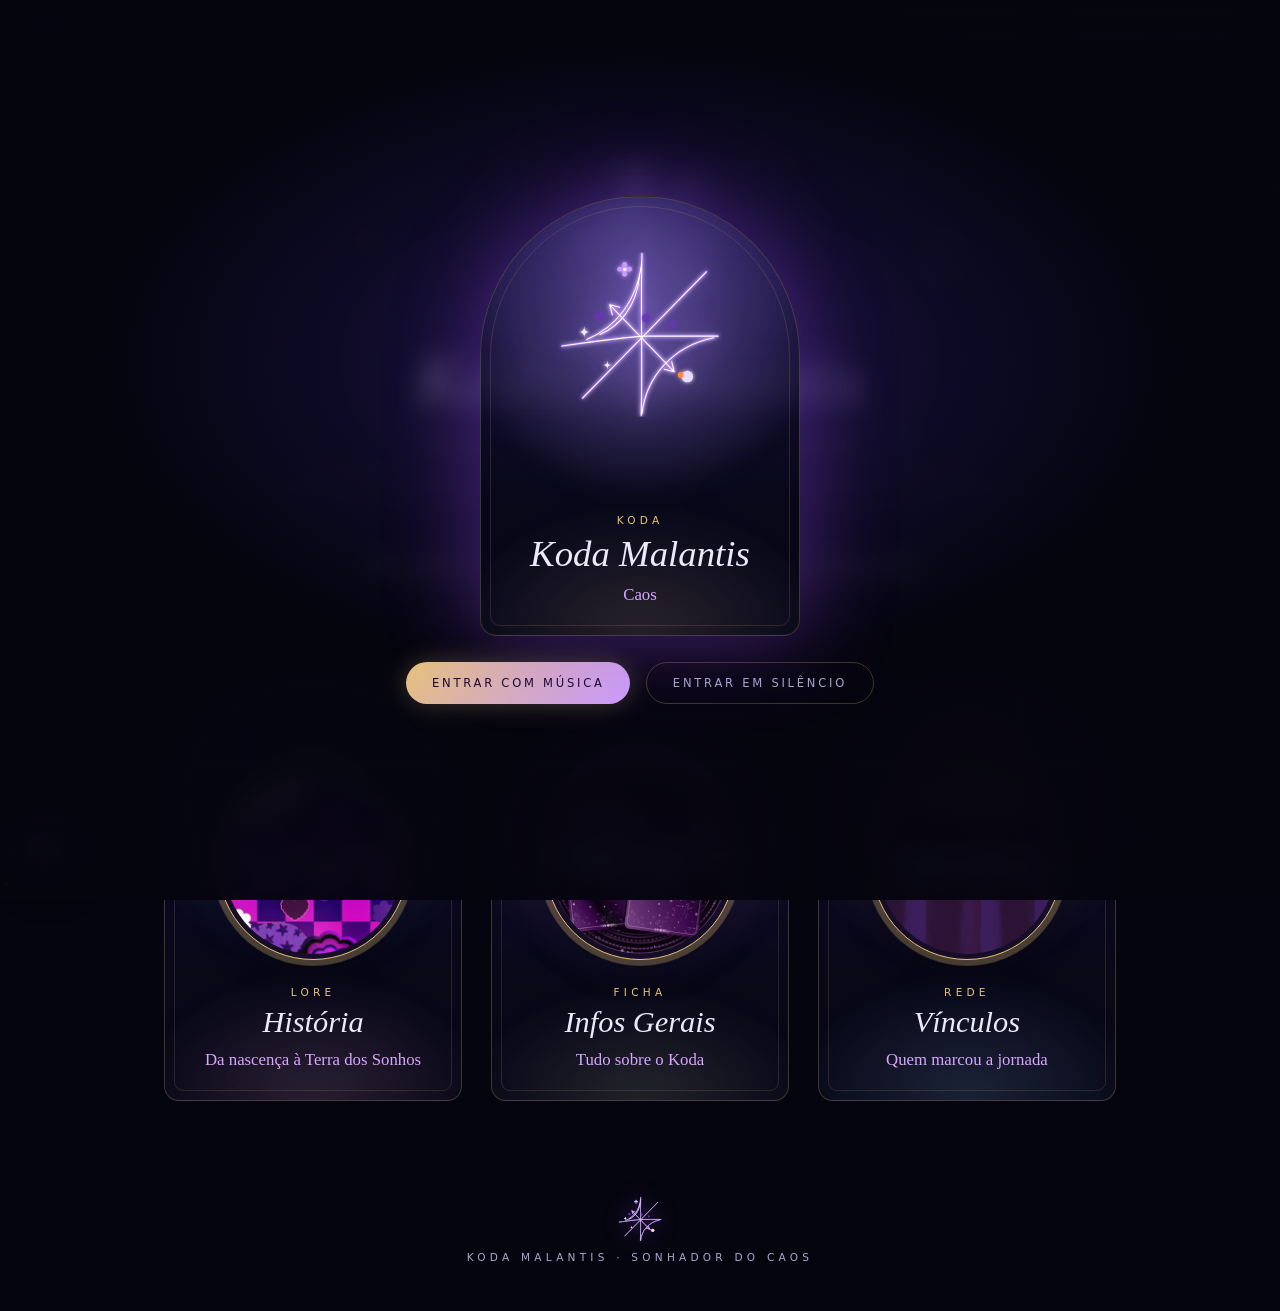
==== commit d240583e: "Update index.html" ====
--- a/index.html
+++ b/index.html
@@ -4,7 +4,7 @@
 <nav class="top"><span>Início</span><div class="tools"></div></nav>
 <main>
 <header class="hero"><h1>Koda Malantis</h1><p>Sonhador do Caos · Terra dos Sonhos</p></header>
-<p class="quote">“Se tens uma voz, usa-a. Se tens duas, usa as duas.”</p>
+<p class="quote">“Fui tão silencioso durante tanto tempo que o barulho passou a morar dentro de mim.”</p>
 <div class="grid"><a class="card category-card" href="historia.html" style="--h:-60deg"><img class="category-symbol" src="assets/images/categoria-historia.png" alt="" width="714" height="378"><i>LORE</i><b>História</b><span>Da nascença à Terra dos Sonhos</span></a><a class="card category-card" href="infos.html" style="--h:30deg"><img class="category-symbol" src="assets/images/categoria-infos.png" alt="" width="714" height="370"><i>FICHA</i><b>Infos Gerais</b><span>Tudo sobre o Koda</span></a><a class="card category-card" href="vinculos.html" style="--h:140deg"><img class="category-symbol" src="assets/images/categoria-vinculos.png" alt="" width="719" height="372"><i>REDE</i><b>Vínculos</b><span>Quem marcou a jornada</span></a></div>
 </main><footer class="foot">Koda Malantis · Sonhador do Caos</footer>
 <script src="js/tracks.js"></script><script src="js/player.js"></script><script src="js/stars.js"></script><script src="js/main.js"></script></body></html>
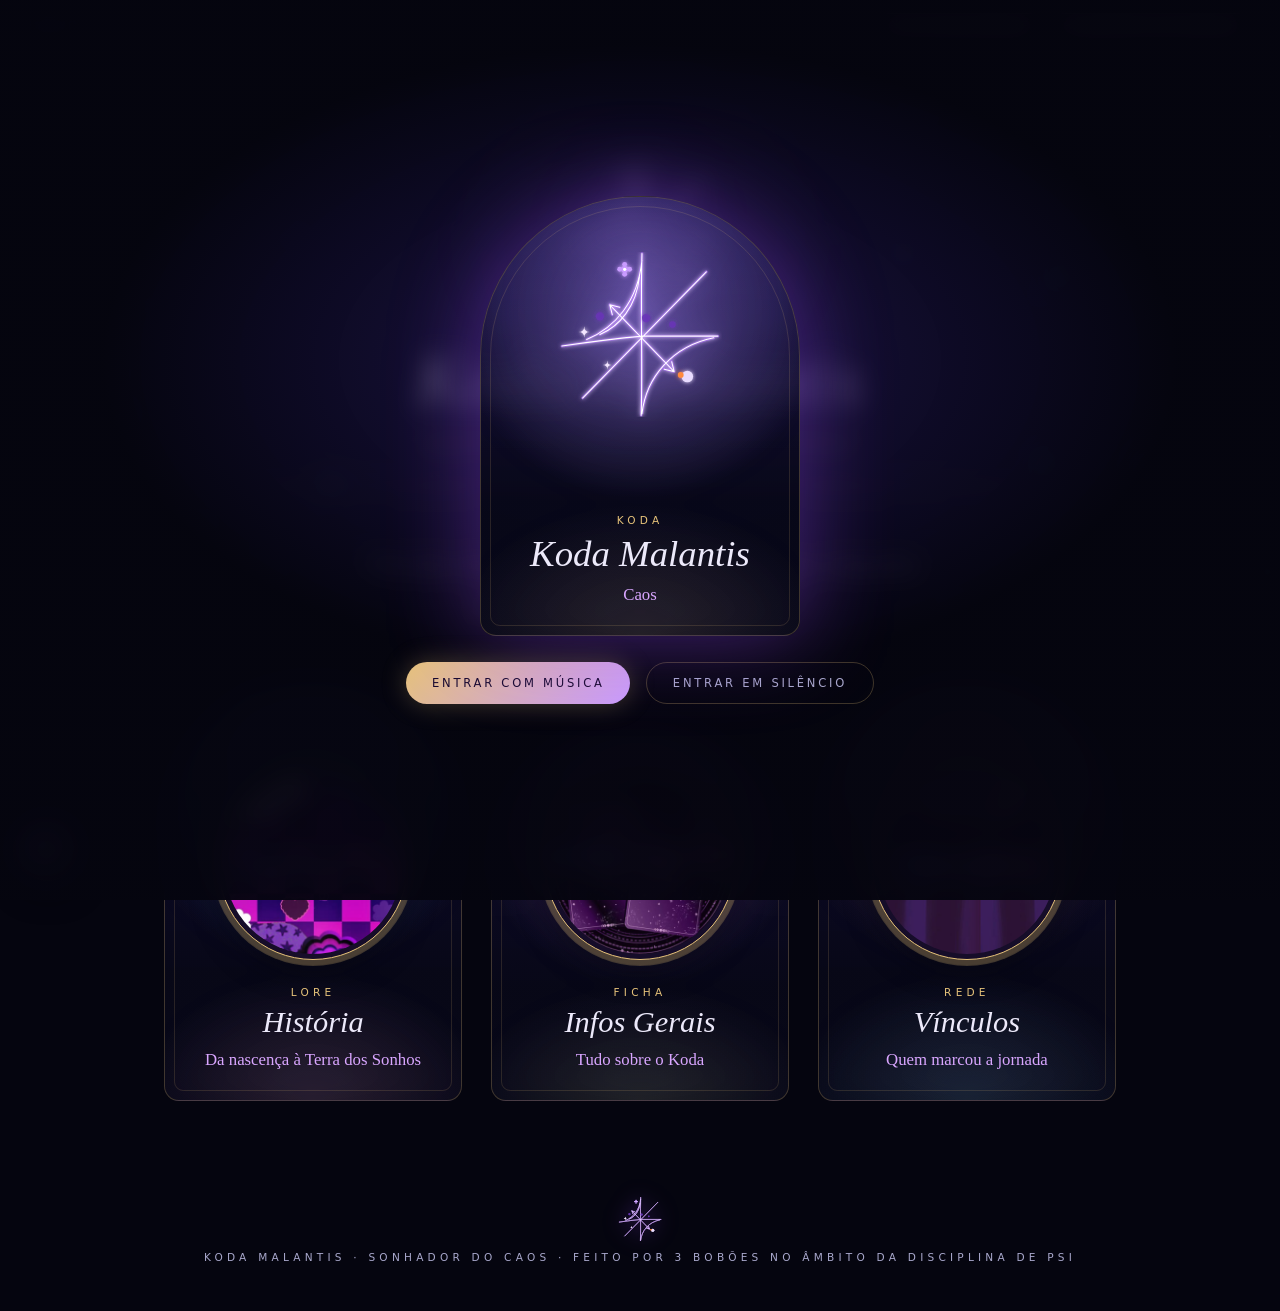
==== commit 84611d81: "Modify footer content in index.html Updated footer to include additional credit information." ====
--- a/index.html
+++ b/index.html
@@ -6,5 +6,5 @@
 <header class="hero"><h1>Koda Malantis</h1><p>Sonhador do Caos · Terra dos Sonhos</p></header>
 <p class="quote">“Fui tão silencioso durante tanto tempo que o barulho passou a morar dentro de mim.”</p>
 <div class="grid"><a class="card category-card" href="historia.html" style="--h:-60deg"><img class="category-symbol" src="assets/images/categoria-historia.png" alt="" width="714" height="378"><i>LORE</i><b>História</b><span>Da nascença à Terra dos Sonhos</span></a><a class="card category-card" href="infos.html" style="--h:30deg"><img class="category-symbol" src="assets/images/categoria-infos.png" alt="" width="714" height="370"><i>FICHA</i><b>Infos Gerais</b><span>Tudo sobre o Koda</span></a><a class="card category-card" href="vinculos.html" style="--h:140deg"><img class="category-symbol" src="assets/images/categoria-vinculos.png" alt="" width="719" height="372"><i>REDE</i><b>Vínculos</b><span>Quem marcou a jornada</span></a></div>
-</main><footer class="foot">Koda Malantis · Sonhador do Caos</footer>
+</main><footer class="foot">Koda Malantis · Sonhador do Caos · Feito Por 3 Bobões no âmbito da disciplina de PSI</footer>
 <script src="js/tracks.js"></script><script src="js/player.js"></script><script src="js/stars.js"></script><script src="js/main.js"></script></body></html>
